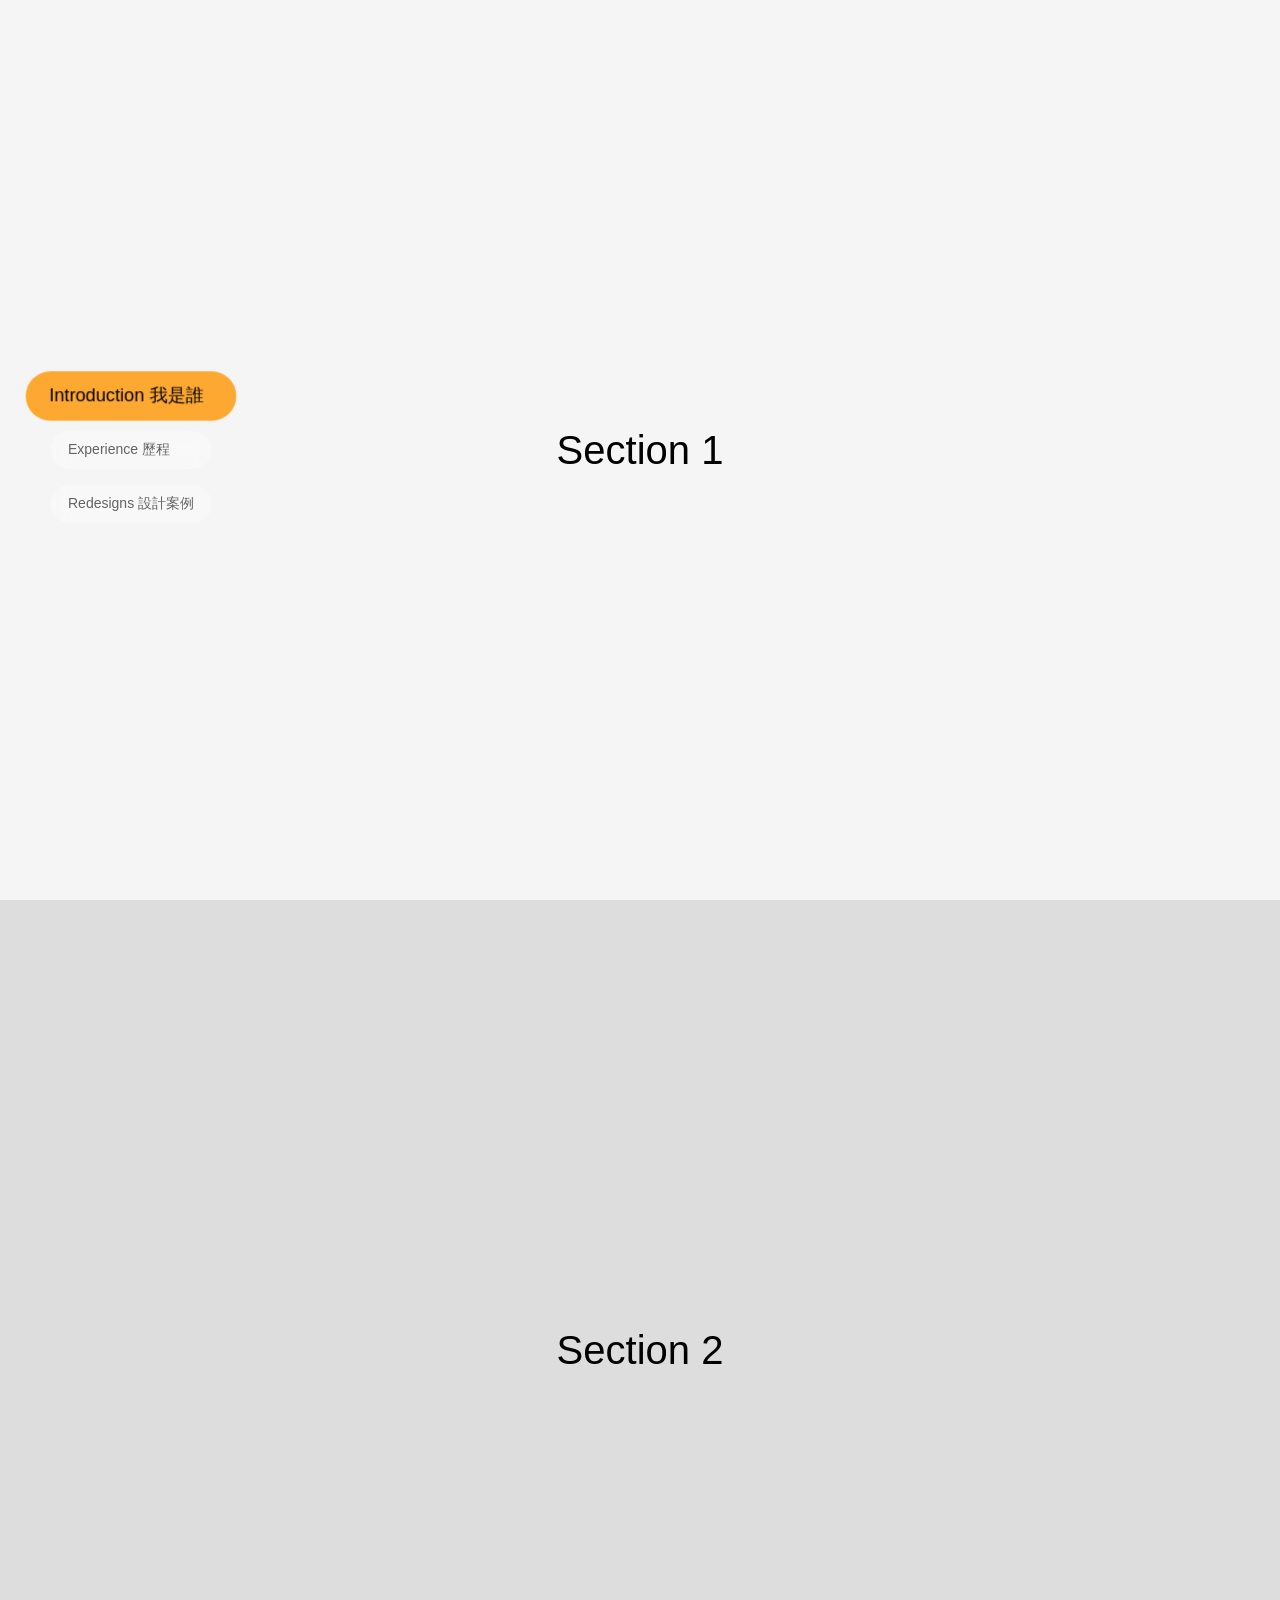
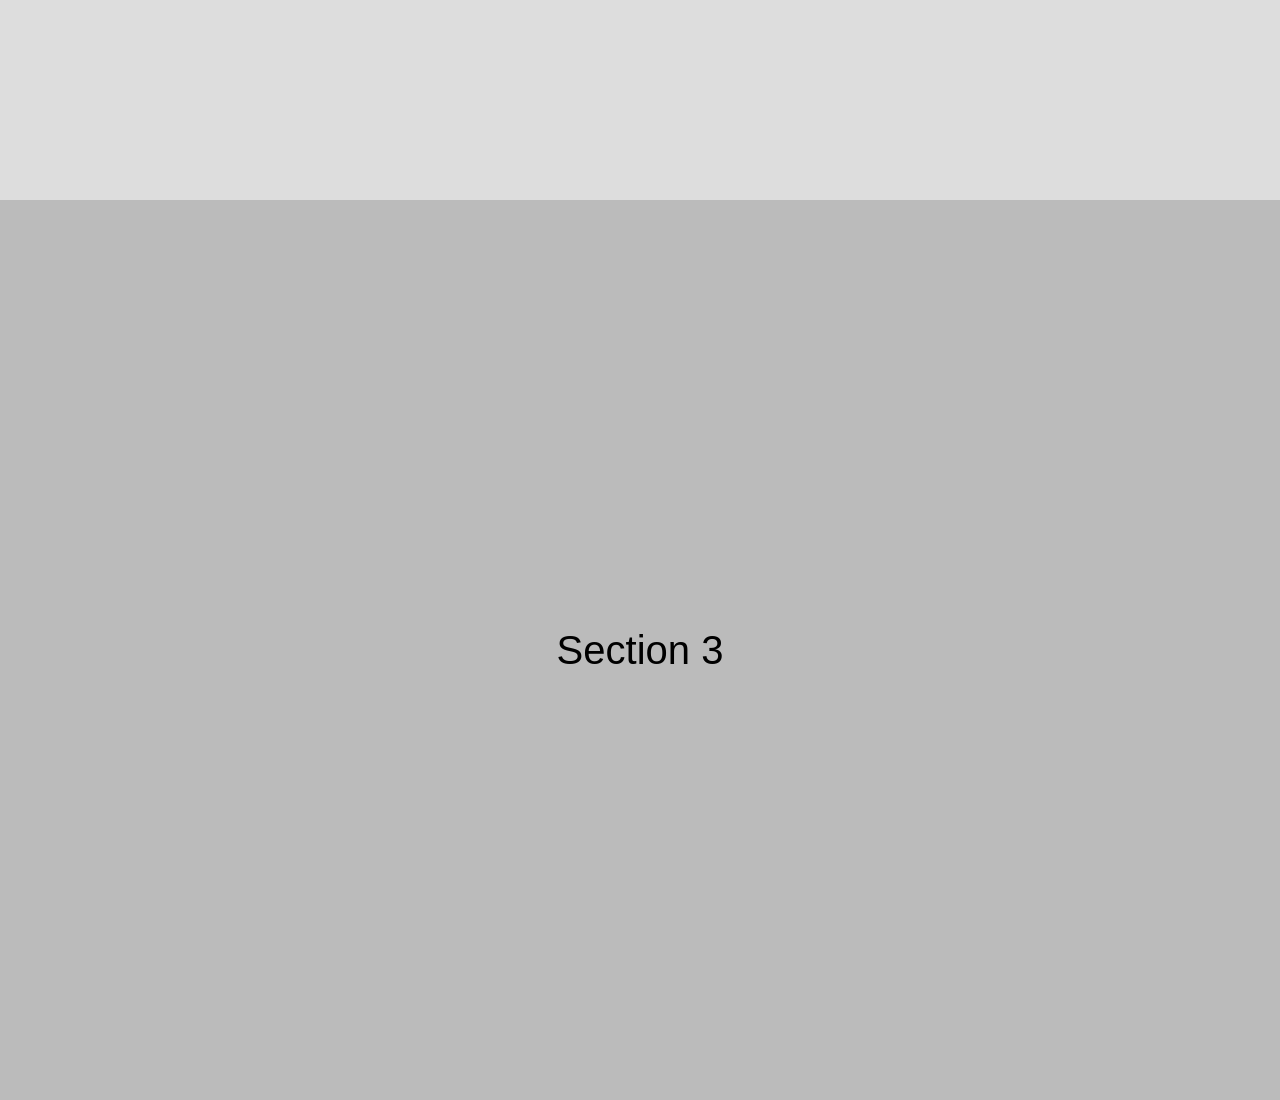
==== index.html @ e1b4e20f "init website" ====
<!DOCTYPE html>
<html lang="zh-Hant">
    
<head>
  <meta charset="UTF-8">
  <meta name="viewport" content="width=device-width, initial-scale=1.0">
  <title>Jasmine's Portfolio</title>
  <link rel="stylesheet" href="style.css">
</head>

<body>
  <!-- 左側固定導航 -->
  <nav class="side-nav">
    <a href="#section1" class="nav-item active">
      <span>Introduction 我是誰</span>
    </a>
    <a href="#section2" class="nav-item">
      <span>Experience 歷程</span>
    </a>
    <a href="#section3" class="nav-item">
      <span>Redesigns 設計案例</span>
    </a>
  </nav>

  <!-- 內容區 -->
  <main>
    <section id="section1" class="section">Section 1</section>
    <section id="section2" class="section">Section 2</section>
    <section id="section3" class="section">Section 3</section>
  </main>

  <script src="script.js"></script>
</body>


</html>
---- style.css ----
body {
  margin: 0;
  font-family: sans-serif;
}

/* 左側導航 */
.side-nav {
  position: fixed;
  left: 50px;
  top: 50%;
  transform: translateY(-50%);
  display: flex;
  flex-direction: column;
  gap: 16px;
}

/* 按鈕（可以之後換成星星） */
.nav-item {
  display: inline-flex;
  align-items: center;

  padding: 10px 18px;   /* 讓它變長條 */
  border-radius: 999px; /* 膠囊形 */

  background: rgba(255, 255, 255, 0.3); /* 半透明 */
  backdrop-filter: blur(10px); /* 毛玻璃（很加分） */

  color: #000;
  text-decoration: none;
  font-size: 14px;

  transition: all 0.3s ease;
}
.nav-item span {
  opacity: 0.6;
}

.nav-item.active span {
  opacity: 1;
}

/* hover */
.nav-item:hover {
  transform: scale(1.1);
  background: rgba(255, 255, 255, 0.2);
}

/* 當前區塊 */
.nav-item.active {
  transform: scale(1.3);
  background: rgba(255, 149, 0, 0.8);
}

/* 內容區塊 */
.section {
  height: 100vh;
  display: flex;
  align-items: center;
  justify-content: center;
  font-size: 40px;
}

#section1 { background: #f5f5f5; }
#section2 { background: #ddd; }
#section3 { background: #bbb; }


/* 手機版 */
@media (max-width: 768px) {
  .side-nav {
    left: 50%;
    bottom: 20px;
    top: auto;
    transform: translateX(-50%);
    flex-direction: row;
  }

  .nav-item {
    padding: 8px 12px;
    font-size: 12px;
  }
}
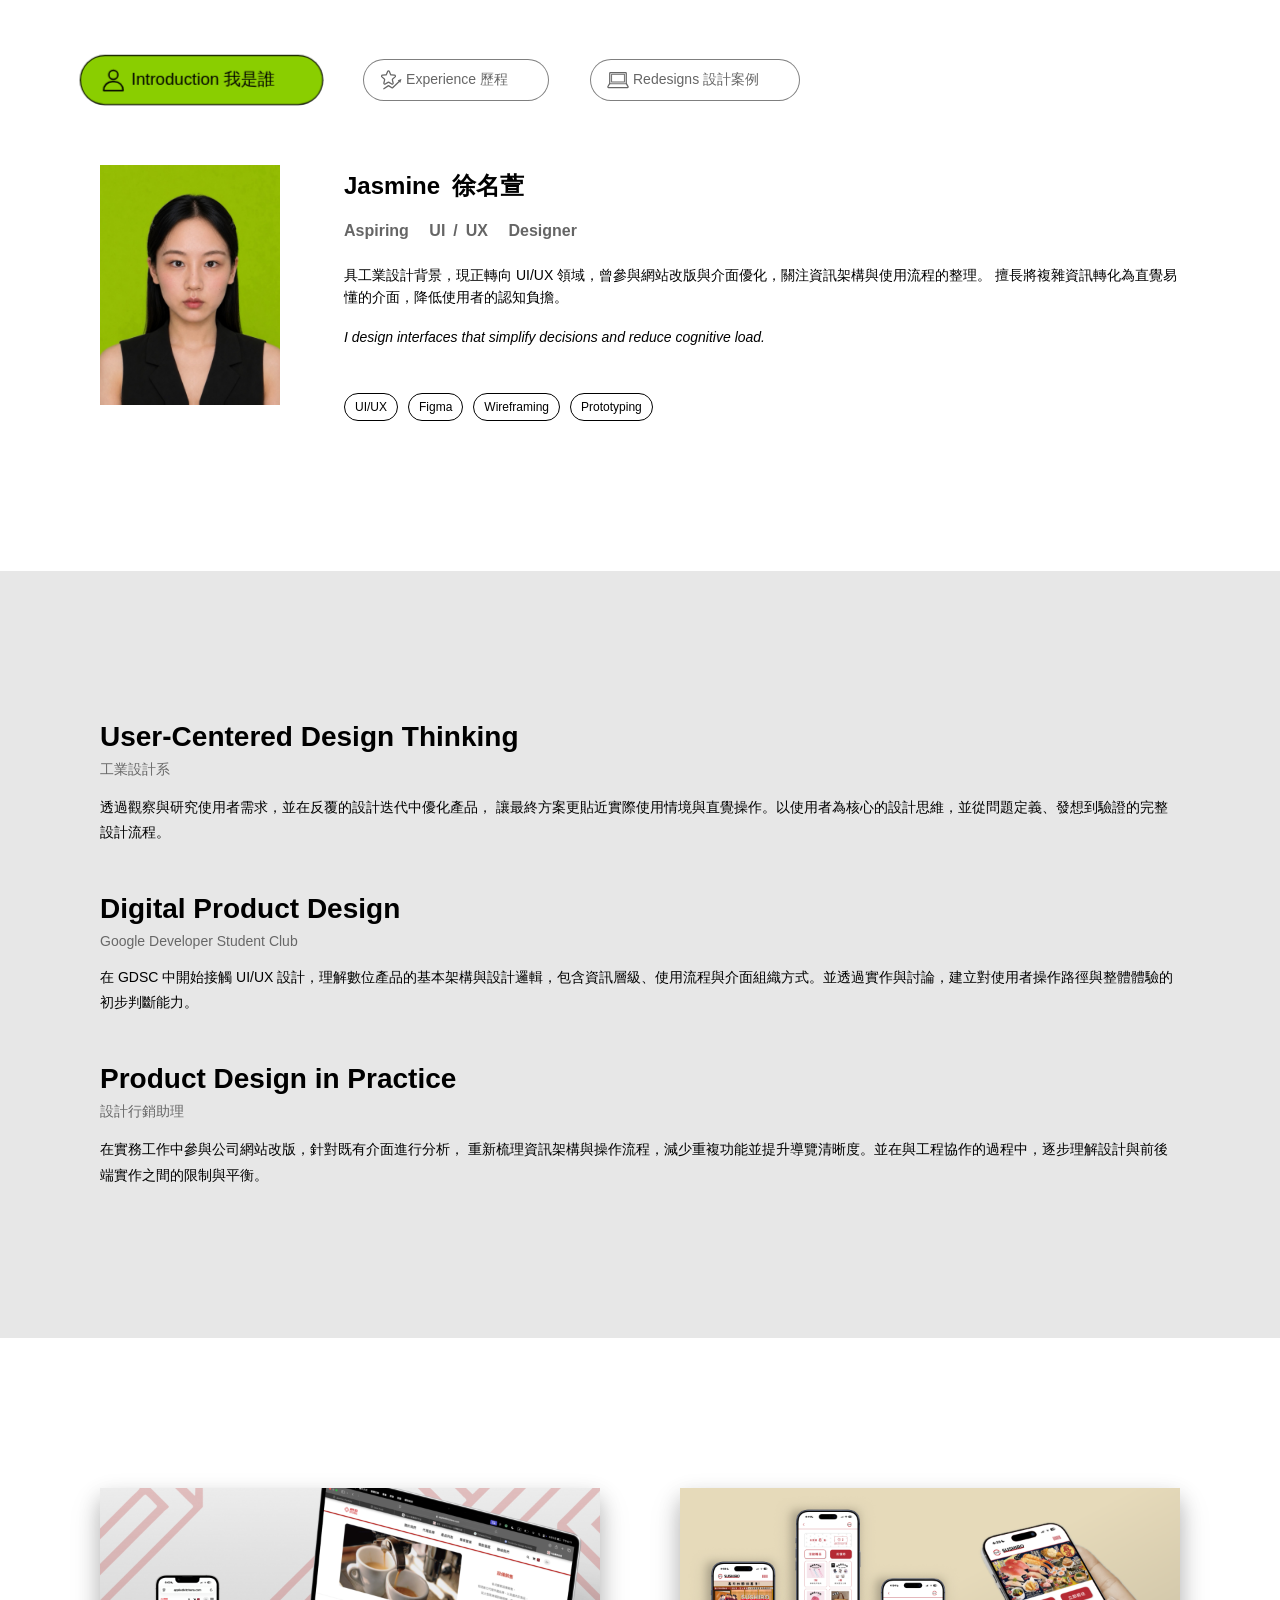
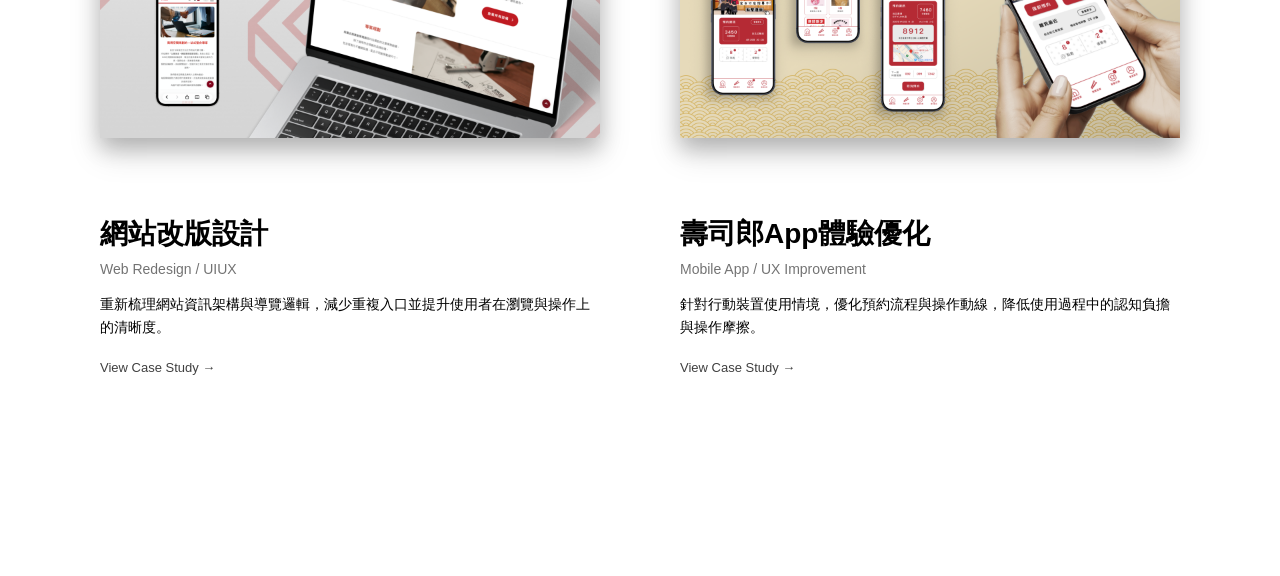
==== commit f13ecb5d: "Add portfolio case pages" ====
--- a/index.html
+++ b/index.html
@@ -11,25 +11,152 @@
 <body>
   <!-- 左側固定導航 -->
   <nav class="side-nav">
-    <a href="#section1" class="nav-item active">
-      <span>Introduction 我是誰</span>
+    <a href="#section1" class="nav-item">
+      <span class="btn-icon">
+        <img src="images/intro.svg" alt="">
+      </span>
+      <span class="text">Introduction 我是誰&emsp;&emsp;</span>
     </a>
     <a href="#section2" class="nav-item">
-      <span>Experience 歷程</span>
+      <span class="btn-icon">
+        <img src="images/exp.svg" alt="">
+      </span>
+      <span class="text">Experience 歷程&emsp;&emsp;</span>
     </a>
     <a href="#section3" class="nav-item">
-      <span>Redesigns 設計案例</span>
+      <span class="btn-icon">
+        <img src="images/case.svg" alt="">
+      </span>
+      <span class="text">Redesigns 設計案例&emsp;&emsp;</span>
     </a>
   </nav>
 
   <!-- 內容區 -->
   <main>
-    <section id="section1" class="section">Section 1</section>
-    <section id="section2" class="section">Section 2</section>
-    <section id="section3" class="section">Section 3</section>
+    <section id="section1" class="section intro">
+
+      <div class="intro-container">
+
+      <!-- 中間profile pic -->
+      <div class="profile">
+        <img src="images/profile-pic.JPG" class="intro-photo">
+      </div>
+
+      <!-- 最右文字區 -->
+      <div class="intro-content">
+        <h1 class="intro-title">Jasmine&ensp;徐名萱</h1>
+        <h2 class="intro-subtitle">Aspiring &emsp;UI&ensp;/&ensp;UX &emsp;Designer</h2>
+        <p class="intro-text">
+          具工業設計背景，現正轉向 UI/UX 領域，曾參與網站改版與介面優化，關注資訊架構與使用流程的整理。
+          擅長將複雜資訊轉化為直覺易懂的介面，降低使用者的認知負擔。
+        </p>
+        <p class="intro-mantra">
+          I design interfaces that simplify decisions and reduce cognitive load.
+        </p>
+        <div class="intro-skills">
+          <span>UI/UX</span>
+          <span>Figma</span>
+          <span>Wireframing</span>
+          <span>Prototyping</span>
+        </div>
+      </div>
+
+    </div>
+
+    </section>
+
+    <section id="section2" class="section experience">
+      <div class="experience-container">
+
+        <div class="experience-item">
+          <h2 class="experience-title">User-Centered Design Thinking</h2>
+          <p class="experience-subtitle">工業設計系</p>
+          <p class="experience-text">透過觀察與研究使用者需求，並在反覆的設計迭代中優化產品，
+讓最終方案更貼近實際使用情境與直覺操作。以使用者為核心的設計思維，並從問題定義、發想到驗證的完整設計流程。</p>
+        </div>
+
+        <div class="experience-item">
+          <h2 class="experience-title">Digital Product Design</h2>
+          <p class="experience-subtitle">Google Developer Student Club</p>
+          <p class="experience-text">在 GDSC 中開始接觸 UI/UX 設計，理解數位產品的基本架構與設計邏輯，包含資訊層級、使用流程與介面組織方式。並透過實作與討論，建立對使用者操作路徑與整體體驗的初步判斷能力。</p>
+        </div>
+
+        <div class="experience-item">
+          <h2 class="experience-title">Product Design in Practice</h2>
+          <p class="experience-subtitle">設計行銷助理</p>
+          <p class="experience-text">在實務工作中參與公司網站改版，針對既有介面進行分析，
+重新梳理資訊架構與操作流程，減少重複功能並提升導覽清晰度。並在與工程協作的過程中，逐步理解設計與前後端實作之間的限制與平衡。</p>
+        </div>
+
+      </div>
+    </section>
+
+    <section id="section3" class="section redesigns">
+      <div class="redesigns-container">
+
+        <a href="case-website.html" class="project-card">
+          <img src="./images/website-cover.png" alt="ASG" class="project-cover">
+
+          <div class="project-info">
+            <h2 class="project-title">網站改版設計</h2>
+            <p class="project-subtitle">Web Redesign / UIUX</p>
+            <p class="project-text">重新梳理網站資訊架構與導覽邏輯，減少重複入口並提升使用者在瀏覽與操作上的清晰度。</p>
+            <span class="project-link">View Case Study →</span>
+          </div>
+        </a>
+
+        <a href="case-app.html" class="project-card">
+          <img src="./images/app-cover.png" alt="sushiro" class="project-cover">
+
+          <div class="project-info">
+            <h2 class="project-title">壽司郎App體驗優化</h2>
+            <p class="project-subtitle">Mobile App / UX Improvement</p>
+            <p class="project-text">針對行動裝置使用情境，優化預約流程與操作動線，降低使用過程中的認知負擔與操作摩擦。</p>
+            <span class="project-link">View Case Study →</span>
+          </div>
+        </a>
+
+      </div>
+    </section>
+
   </main>
 
   <script src="script.js"></script>
+
+  <script>
+  const navItems = document.querySelectorAll('.nav-item');
+
+  navItems.forEach(item => {
+    item.addEventListener('click', () => {
+      navItems.forEach(btn => btn.classList.remove('active'));
+      item.classList.add('active');
+    });
+  });
+
+  const sections = document.querySelectorAll('section[id]');
+
+  window.addEventListener('scroll', () => {
+    let currentId = '';
+
+    sections.forEach(section => {
+      const sectionTop = section.offsetTop;
+      const sectionHeight = section.offsetHeight;
+
+      if (window.scrollY >= sectionTop - sectionHeight / 3) {
+        currentId = section.getAttribute('id');
+      }
+    });
+
+    navItems.forEach(item => {
+      item.classList.remove('active');
+
+      if (item.getAttribute('href') === `#${currentId}`) {
+        item.classList.add('active');
+      }
+    });
+  });
+</script>
+
 </body>
 
 
--- a/style.css
+++ b/style.css
@@ -1,82 +1,387 @@
+* {
+  box-sizing: border-box;
+}
+
 body {
   margin: 0;
-  font-family: sans-serif;
-}
-
-/* 左側導航 */
+  font-family: Helvetica;
+}
+
+/* 按鈕 */
+
 .side-nav {
   position: fixed;
-  left: 50px;
-  top: 50%;
+  left: 80px;
+  top: 80px;
   transform: translateY(-50%);
   display: flex;
-  flex-direction: column;
-  gap: 16px;
-}
-
-/* 按鈕（可以之後換成星星） */
+  flex-direction: row;
+  gap: 40px;
+  z-index: 100; /* 🔥 比線高就好 */
+}
 .nav-item {
   display: inline-flex;
   align-items: center;
-
-  padding: 10px 18px;   /* 讓它變長條 */
-  border-radius: 999px; /* 膠囊形 */
-
-  background: rgba(255, 255, 255, 0.3); /* 半透明 */
-  backdrop-filter: blur(10px); /* 毛玻璃（很加分） */
-
+  padding: 5px 12px; 
+  border-radius: 999px; 
+  background: rgba(255, 255, 255, 0.1); 
+  backdrop-filter: blur(10px); /* 毛玻璃 */
+  border: 1px solid rgba(0, 0, 0, 0.5); 
   color: #000;
   text-decoration: none;
   font-size: 14px;
-
   transition: all 0.3s ease;
 }
 .nav-item span {
   opacity: 0.6;
 }
-
 .nav-item.active span {
   opacity: 1;
 }
-
-/* hover */
+.btn-icon img {
+  width: 30px; /* 控制 icon 大小 */
+  height: 30px; /* 固定比例 */
+  display: block; /* 避免底部多空隙 */
+}
 .nav-item:hover {
   transform: scale(1.1);
   background: rgba(255, 255, 255, 0.2);
 }
-
-/* 當前區塊 */
 .nav-item.active {
-  transform: scale(1.3);
-  background: rgba(255, 149, 0, 0.8);
-}
-
-/* 內容區塊 */
-.section {
-  height: 100vh;
+  transform: scale(1.2);
+  background: rgba(138, 206, 0);
+  border-color: rgba(0, 0, 0, 0.9);
+}
+
+#section1 { background: #ffffff; }
+#section2 { background: rgb(231, 231, 231); }
+#section3 { background: #ffffff; }
+
+
+
+/* 手機版按鈕 */
+
+@media (max-width: 768px) {
+
+  .side-nav { /* 按鈕外層容器 */
+    position: fixed; /* 固定在畫面上 */
+    top: 25px; /* 距離上方 */
+    left: 50%; /* 水平置中基準 */
+    transform: translateX(-50%); /* 真正置中 */
+    display: flex; /* 橫排 */
+    flex-direction: row; /* 水平排列 */
+    justify-content: center; /* 置中排列 */
+    gap: 10px;
+    width: calc(100% - 32px); /* 🔥 不超出 viewport */
+    max-width: 300px; /* 🔥 限制最大寬 */
+  }
+  .nav-item {
+    width: 44px; /* 🔥 固定寬 */
+    height: 44px; /* 🔥 固定高（=寬 才是正圓） */
+    padding: 0; /* 🔥 一定要0，不然變橢圓 */
+    border-radius: 50%; /* 🔥 正圓 */
+    overflow: hidden; /* 🔥 把右邊文字切掉 */
+    display: flex;
+    justify-content: flex-start; /* 🔥 靠左 */
+    flex-shrink: 0; /* 🔥 不被壓扁 */
+    gap: 20px;
+  }
+  .nav-icon {
+    width: 18px; /* icon 寬度 */
+    height: 18px; /* icon 高度 */
+    display: block;
+  }
+  .nav-item.active {
+    width: auto; /* 展開成膠囊 */
+    padding: 0 10px; /* 展開後左右留白 */
+    border-radius: 999px; /* 展開後膠囊圓角 */
+    gap: 8px; /* icon 和文字距離 */
+  }
+  .nav-item:not(.active) img {
+    transform: translateX(6.5px) translateY(0px) !important;
+  }
+}
+  /* 第一顆 active：拉開它和第二顆 */
+  .nav-item:nth-child(1).active {
+    margin-left: 20px;
+  }
+  .nav-item:nth-child(1).active + .nav-item {
+    margin-left: 20px;
+    margin-right: 1px;
+  }
+  /* 第二顆 active：左右都拉開 */
+  .nav-item:nth-child(2).active {
+    margin-left: 20px;
+    margin-right: 20px;
+  }
+  /* 第三顆 active：拉開第二顆和第三顆 */
+  .nav-item:nth-child(2):has(+ .nav-item:nth-child(3).active) {
+    margin-right: 20px;
+  }
+  .nav-item:nth-child(3).active {
+    margin-right: 20px;
+}
+
+
+
+/* ===== Section 1 ===== */
+
+.intro {
+  display: flex; /* 讓裡面可以置中 */
+  justify-content: center; /* 水平置中整個 container */
+  padding: 150px 80px 150px; /* 上下100 左右20 */
+}
+.intro-container {
+  width: 100%;
+  max-width: 1200px; /* 最大寬 */
+  margin: 0 auto; /* 🔥 左右永遠一樣 */
+  padding: 0 20px; /* 🔥 小螢幕左右留白 */
   display: flex;
   align-items: center;
-  justify-content: center;
-  font-size: 40px;
-}
-
-#section1 { background: #f5f5f5; }
-#section2 { background: #ddd; }
-#section3 { background: #bbb; }
-
-
-/* 手機版 */
+  gap: clamp(24px, 5vw, 64px);
+}
+.intro-content {
+  flex: 1; /* 吃剩餘空間 */
+  min-width: 0; /* 防止爆版 */
+  text-align: left;
+}
+
+.intro::after {
+  content: "";
+  position: fixed; /* 🔥 讓它固定在畫面 */
+  left: 0;
+  top: 0px; /* ← 你按鈕那條的高度自己調 */
+  width: 100%;
+  height: 200px; /* 橫條高度 */
+  z-index: 50;
+  pointer-events: none; /* 不擋點擊 */
+  -webkit-backdrop-filter: blur(100px);
+  /* 🔥 關鍵：往下漸層消失 */
+  mask-image: linear-gradient(
+    to bottom,
+    rgba(0,0,0,1) 0%,
+    rgba(0,0,0,0.6) 60%,
+    rgba(0,0,0,0) 100%
+  );
+}
+
+/* 大標 */
+.intro-title {
+  font-size: 24px;
+  margin-bottom: 20px;
+}
+/* 照片 */
+.intro-photo {
+  width: 180px;
+  height: 240px;
+  object-fit: cover;
+  border-radius: 0%;
+  display: block;
+}
+/* 小標 */
+.intro-subtitle {
+  font-size: 16px;
+  opacity: 0.6;
+  margin-bottom: 24px;
+}
+/* 內文 */
+.intro-text {
+  font-size: 14px;
+  line-height: 1.6;
+  margin-bottom: 20px;
+}
+/* mantra */
+.intro-mantra {
+  font-size: 14px;
+  font-style: italic;
+  margin-bottom: 48px;
+}
+/* 技能 */
+.intro-skills {
+  display: flex;
+  gap: 10px;
+  flex-wrap: wrap;
+  justify-content: flex-start;
+}
+.intro-skills span {
+  font-size: 12px;
+  padding: 6px 10px;
+  border: 1px solid #000;
+  border-radius: 999px;
+}
+
+
+
+/* ===== Section 2 ===== */
+
+.experience {
+  padding-top: 150px;   /* 上固定 */
+  padding-bottom: 150px; /* 下固定 */
+  padding-left: 100px;   /* 左固定最小 */
+  padding-right: 100px;  /* 右固定最小 */
+  display: flex;
+  justify-content: flex-start; /* 🔥 整塊置中 */
+}
+.experience-container {
+  width: 100%;
+  max-width: 1200px; /* 跟 intro 對齊 */
+  margin: 0 auto; /* 🔥 左右等比例 */
+  display: flex;
+  flex-direction: column;
+  align-items: flex-start; /* 🔥 靠左（不要 flex-end） */
+  gap: 48px;
+  text-align: left;
+}
+.experience-title {
+  font-size: 28px;
+  margin: 0 0 8px;
+}
+.experience-subtitle {
+  font-size: 14px;
+  opacity: 0.55;
+  margin: 0 0 16px;
+}
+.experience-text {
+  font-size: 14px;
+  line-height: 1.8;
+  margin: 0;
+}
+
+
+
+/* ===== Section 3 ===== */
+
+.redesigns {
+  padding-top: 150px; 
+  padding-bottom: 200px; 
+  padding-left: 100px; 
+  padding-right: 100px; 
+  display: flex;
+  justify-content: center; /* 🔥 真的置中 */
+  align-items: center;
+}
+.redesigns-container {
+  width: 100%;
+  max-width: 1200px;
+  margin: 0 auto; /* 🔥 左右置中關鍵 */
+  display: flex;
+  gap: 80px;
+}
+.project-card {
+  width: 100%;
+  display: flex;
+  flex-direction: column;
+  align-items: center;
+  gap: clamp(40px, 6vw, 96px);
+  color: #000;
+  text-decoration: none;
+}
+.project-cover {
+  flex: 0 1 58%;
+  min-width: 0;
+  width: 100%;
+  height: auto;
+  object-fit: contain;
+  display: block;
+  transition: all 0.3s ease;
+  box-shadow: 
+    0 15px 30px rgba(0, 0, 0, 0.15),
+    0 10px 20px rgba(0, 0, 0, 0.2);
+}
+.project-cover:hover {
+  transform: translateY(-6px);
+  box-shadow: 
+    0 15px 30px rgba(0, 0, 0, 0.1),
+    0 10px 20px rgba(0, 0, 0, 0.15);
+}
+.project-info {
+  flex: 0 1 42%;
+  min-width: 0;
+  text-align: left;
+}
+
+/* 文字 */
+.project-title {
+  font-size: 28px;
+  margin: 0 0 8px;
+}
+.project-subtitle {
+  font-size: 14px;
+  opacity: 0.55;
+  margin: 0 0 16px;
+}
+.project-text {
+  font-size: 14px;
+  line-height: 1.7;
+  margin: 0 0 18px;
+}
+.project-link {
+  font-size: 13px;
+  opacity: 0.75;
+}
+.project-card:hover .project-cover {
+  transform: scale(1.02);
+}
+.project-cover {
+  transition: transform 0.3s ease;
+}
+.project-link {
+  position: relative;
+  display: inline-block;
+}
+
+/* 底線 */
+.project-link::after {
+  content: "";
+  position: absolute;
+  left: 0;
+  bottom: -3px;
+  width: 0;
+  height: 1.5px;
+  background: #000;
+  transition: width 0.3s ease;
+}
+/* hover 動畫 */
+.project-link:hover::after {
+  width: 100%;
+}
+
+
+
+
+
+
+
+/* ===== 手機版內容 ===== */
+
 @media (max-width: 768px) {
-  .side-nav {
-    left: 50%;
-    bottom: 20px;
-    top: auto;
-    transform: translateX(-50%);
-    flex-direction: row;
-  }
-
-  .nav-item {
-    padding: 8px 12px;
-    font-size: 12px;
-  }
-}+
+  .intro {
+    padding: 120px 20px 80px;
+  }
+  .intro-container {
+    flex-direction: column;
+    align-items: flex-start;
+  }
+  .intro-skills {
+    justify-content: left;
+  }
+
+  .experience {
+    padding: 80px 40px 80px ;
+  }
+
+  .redesigns {
+      padding: 80px 40px 180px ;
+    }
+  .redesigns-container {
+    flex-direction: column;
+    gap: 70px;
+  }
+  .project-card {
+    width: 100%;
+    gap: 50px;
+  }
+
+}
+
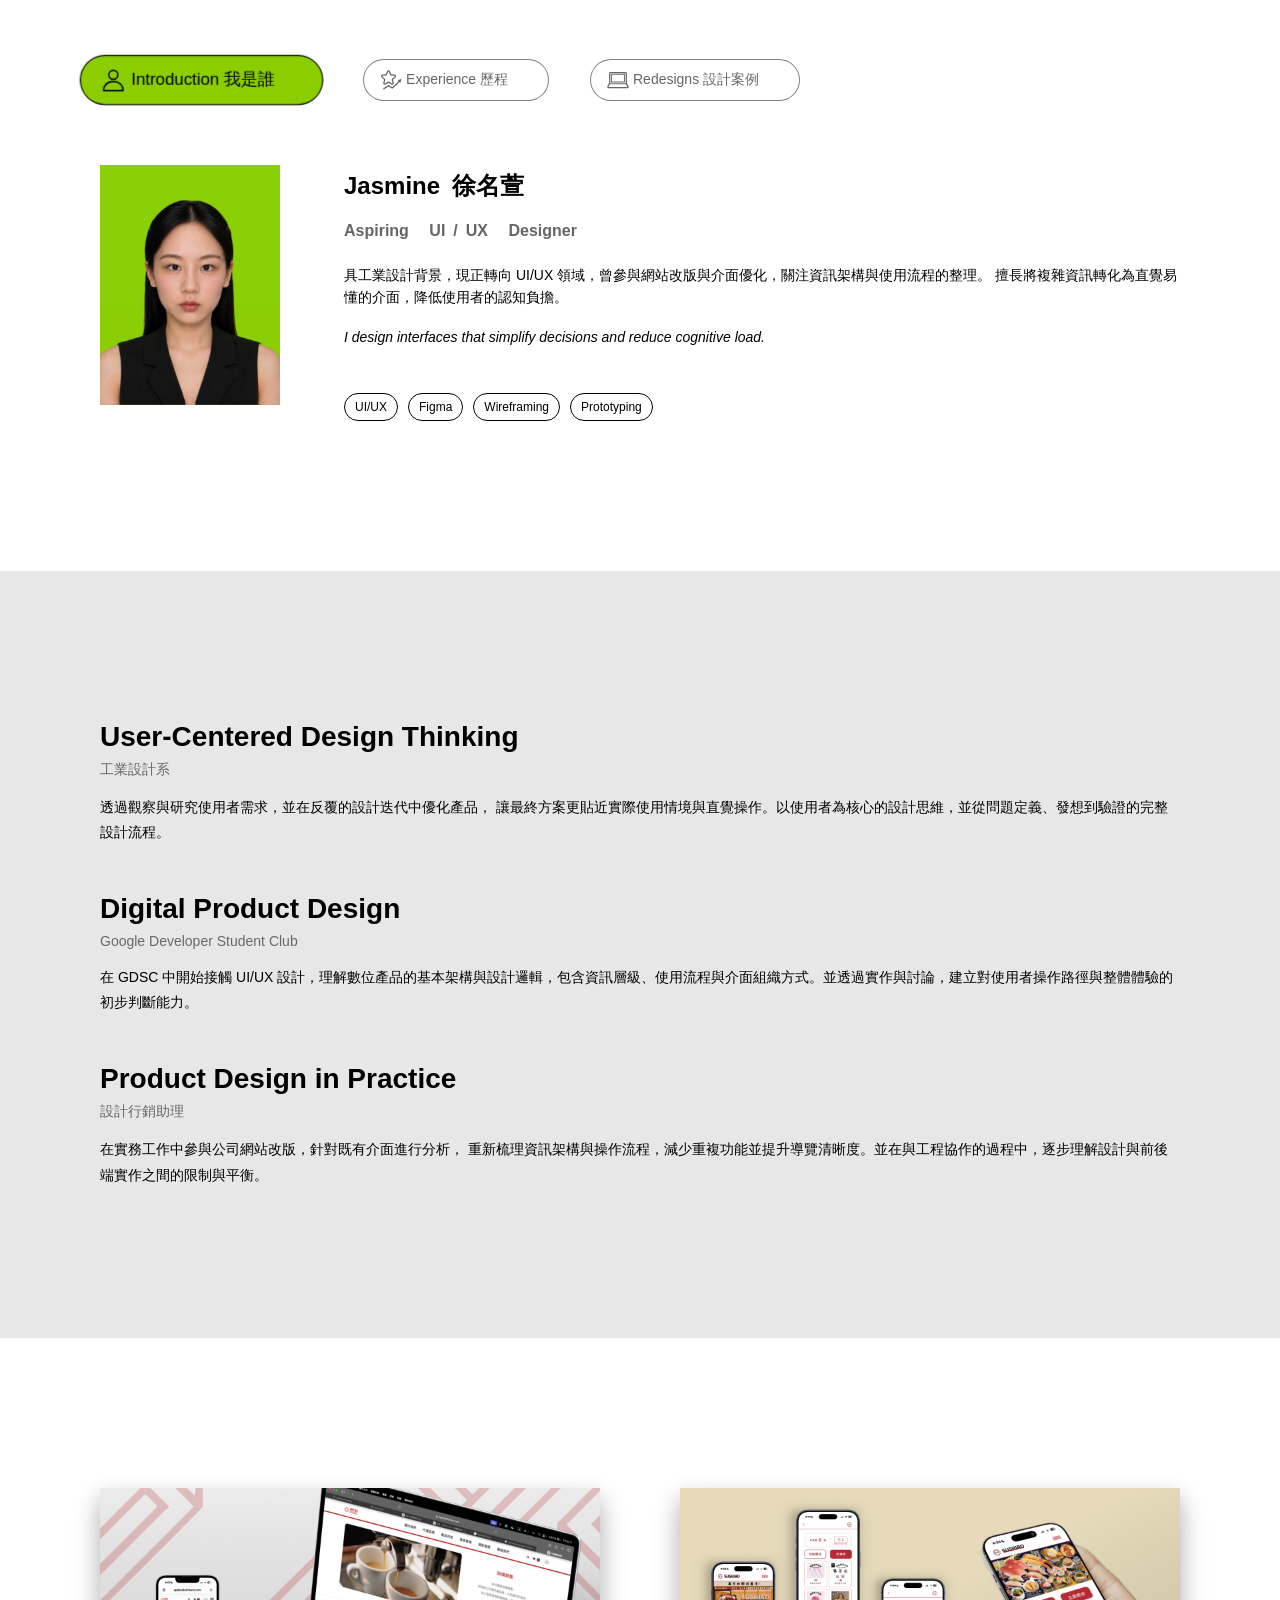
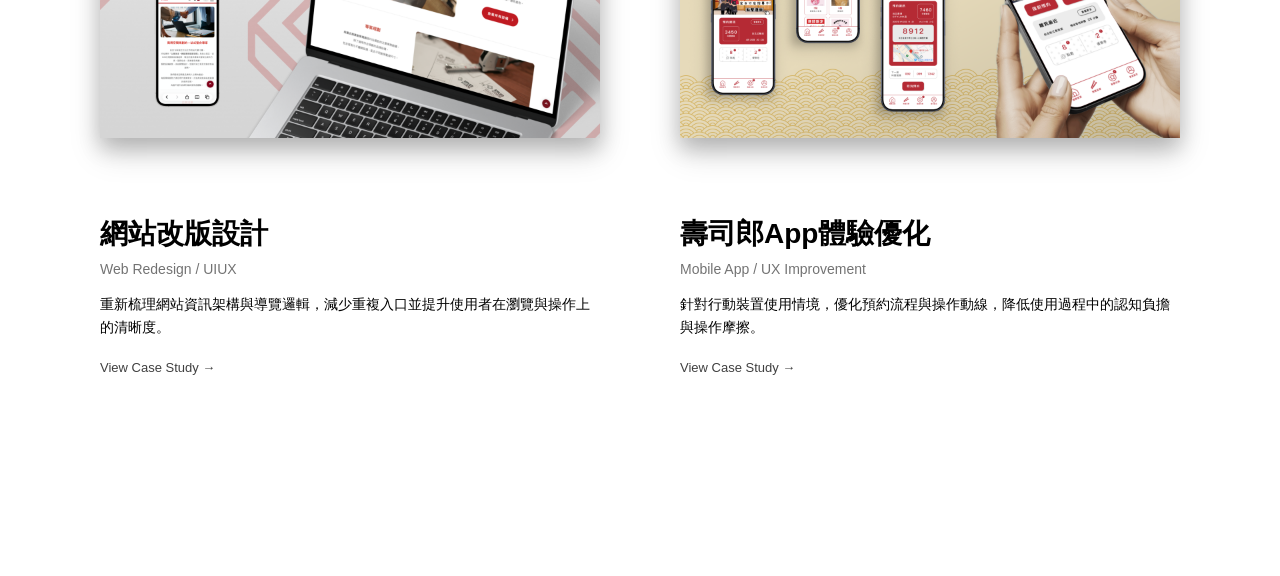
==== commit 5cda7836: "update" ====
--- a/index.html
+++ b/index.html
@@ -39,7 +39,7 @@
 
       <!-- 中間profile pic -->
       <div class="profile">
-        <img src="images/profile-pic.JPG" class="intro-photo">
+        <img src="images/profile.jpg" class="intro-photo">
       </div>
 
       <!-- 最右文字區 -->
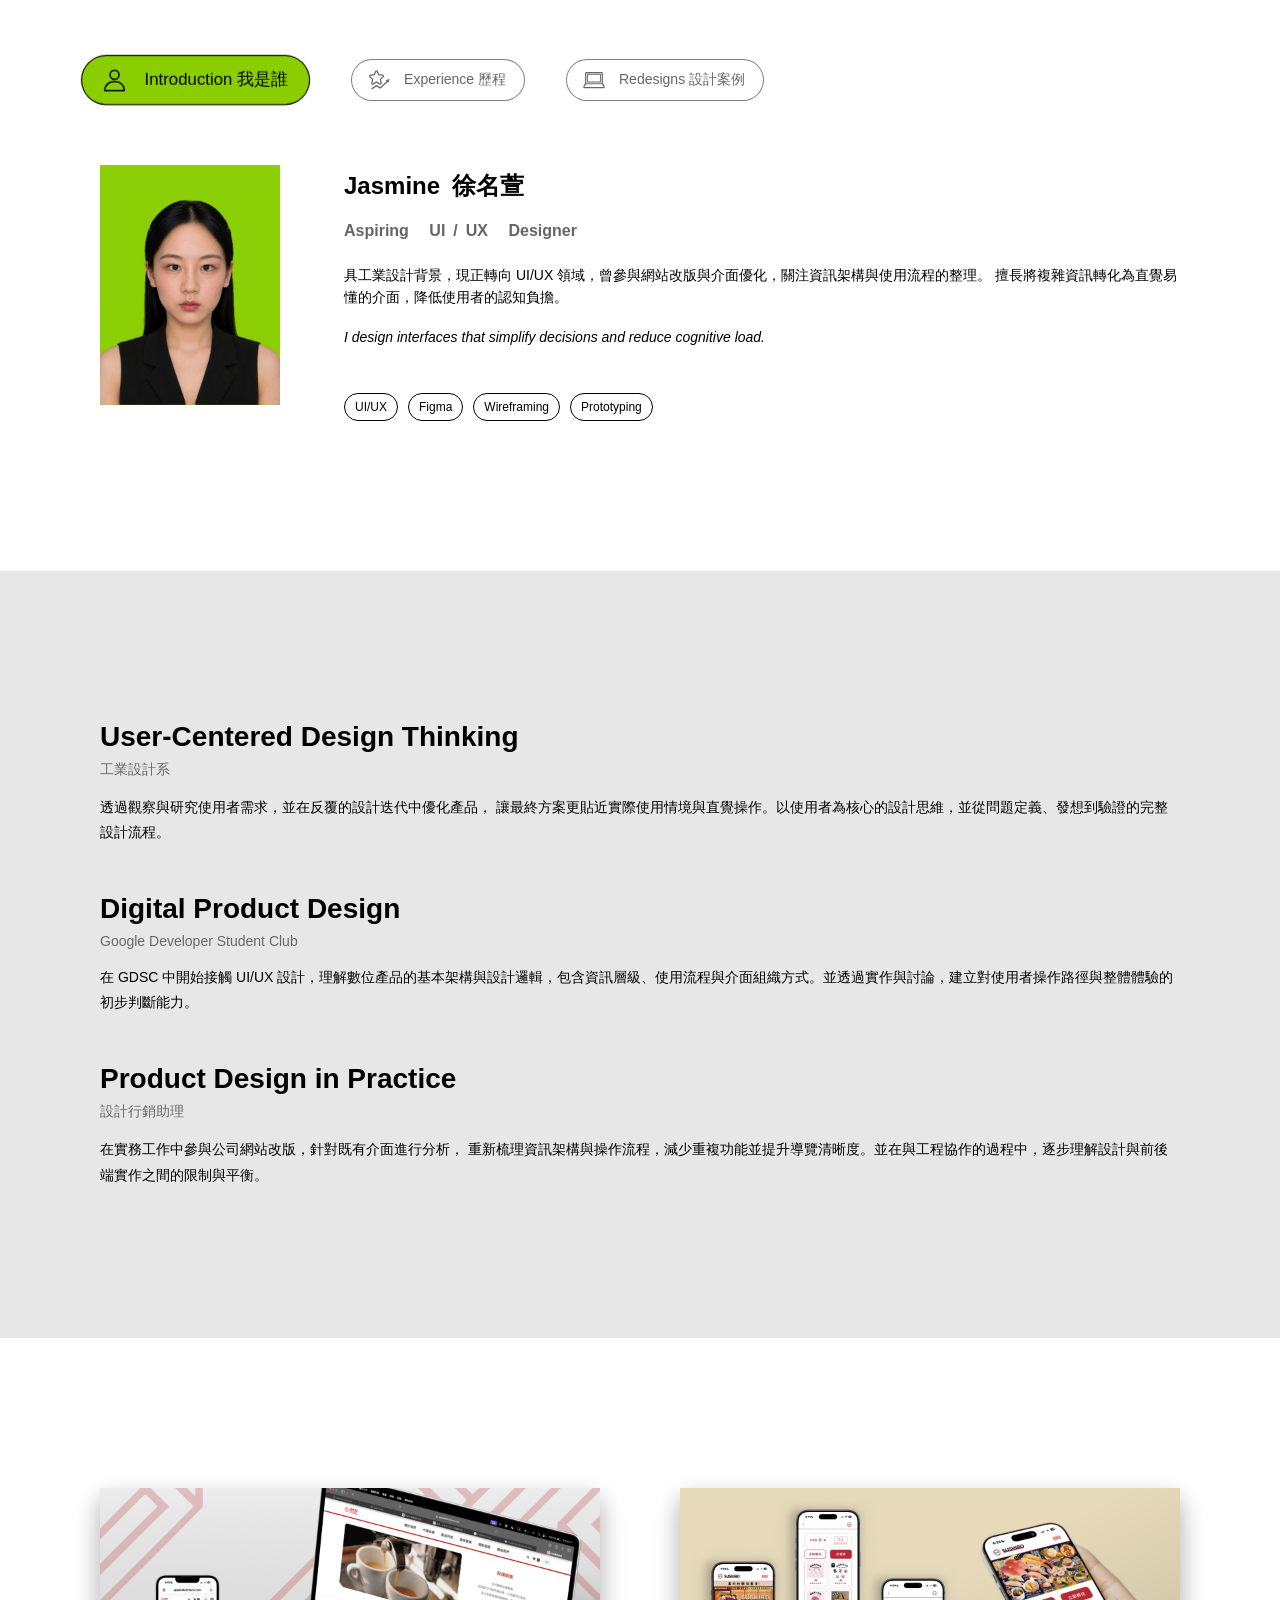
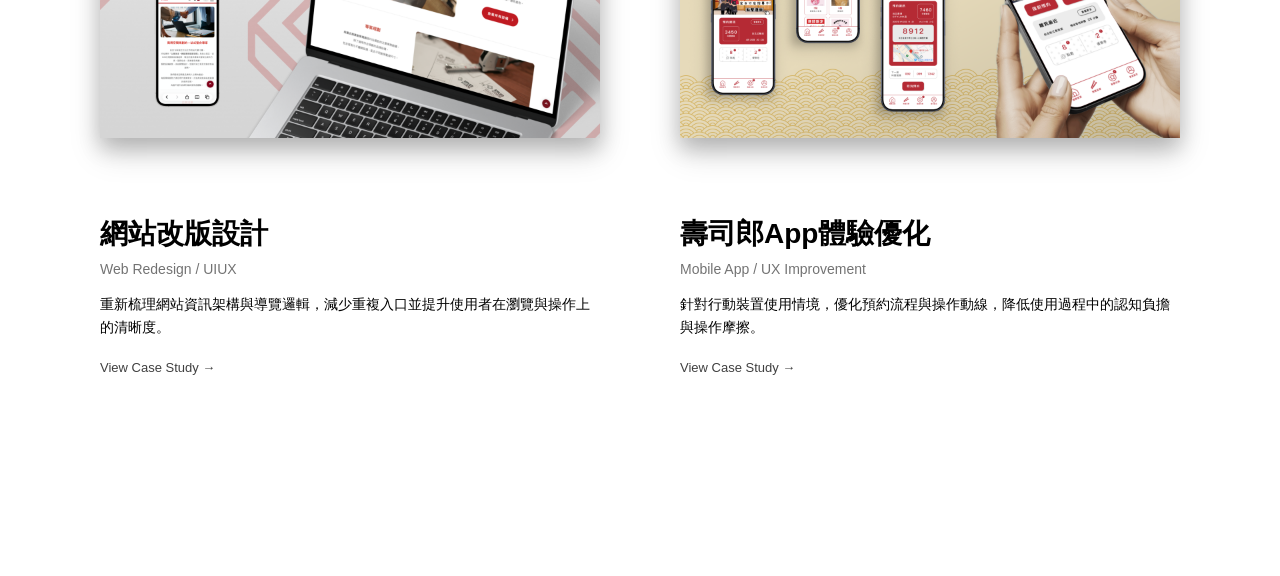
==== commit 0b8f906a: "“update”" ====
--- a/index.html
+++ b/index.html
@@ -9,25 +9,25 @@
 </head>
 
 <body>
-  <!-- 左側固定導航 -->
+  <!-- 上方固定導航 -->
   <nav class="side-nav">
     <a href="#section1" class="nav-item">
       <span class="btn-icon">
         <img src="images/intro.svg" alt="">
       </span>
-      <span class="text">Introduction 我是誰&emsp;&emsp;</span>
+      <span class="text">Introduction 我是誰</span>
     </a>
     <a href="#section2" class="nav-item">
       <span class="btn-icon">
         <img src="images/exp.svg" alt="">
       </span>
-      <span class="text">Experience 歷程&emsp;&emsp;</span>
+      <span class="text">Experience 歷程</span>
     </a>
     <a href="#section3" class="nav-item">
       <span class="btn-icon">
         <img src="images/case.svg" alt="">
       </span>
-      <span class="text">Redesigns 設計案例&emsp;&emsp;</span>
+      <span class="text">Redesigns 設計案例</span>
     </a>
   </nav>
 
--- a/style.css
+++ b/style.css
@@ -22,7 +22,8 @@
 .nav-item {
   display: inline-flex;
   align-items: center;
-  padding: 5px 12px; 
+  padding: 5px 18px 5px 12px; 
+  gap: 10px;
   border-radius: 999px; 
   background: rgba(255, 255, 255, 0.1); 
   backdrop-filter: blur(10px); /* 毛玻璃 */
@@ -93,7 +94,7 @@
   }
   .nav-item.active {
     width: auto; /* 展開成膠囊 */
-    padding: 0 10px; /* 展開後左右留白 */
+    padding: 10px 18px 10px 12px; /* 展開後左右留白 */
     border-radius: 999px; /* 展開後膠囊圓角 */
     gap: 8px; /* icon 和文字距離 */
   }
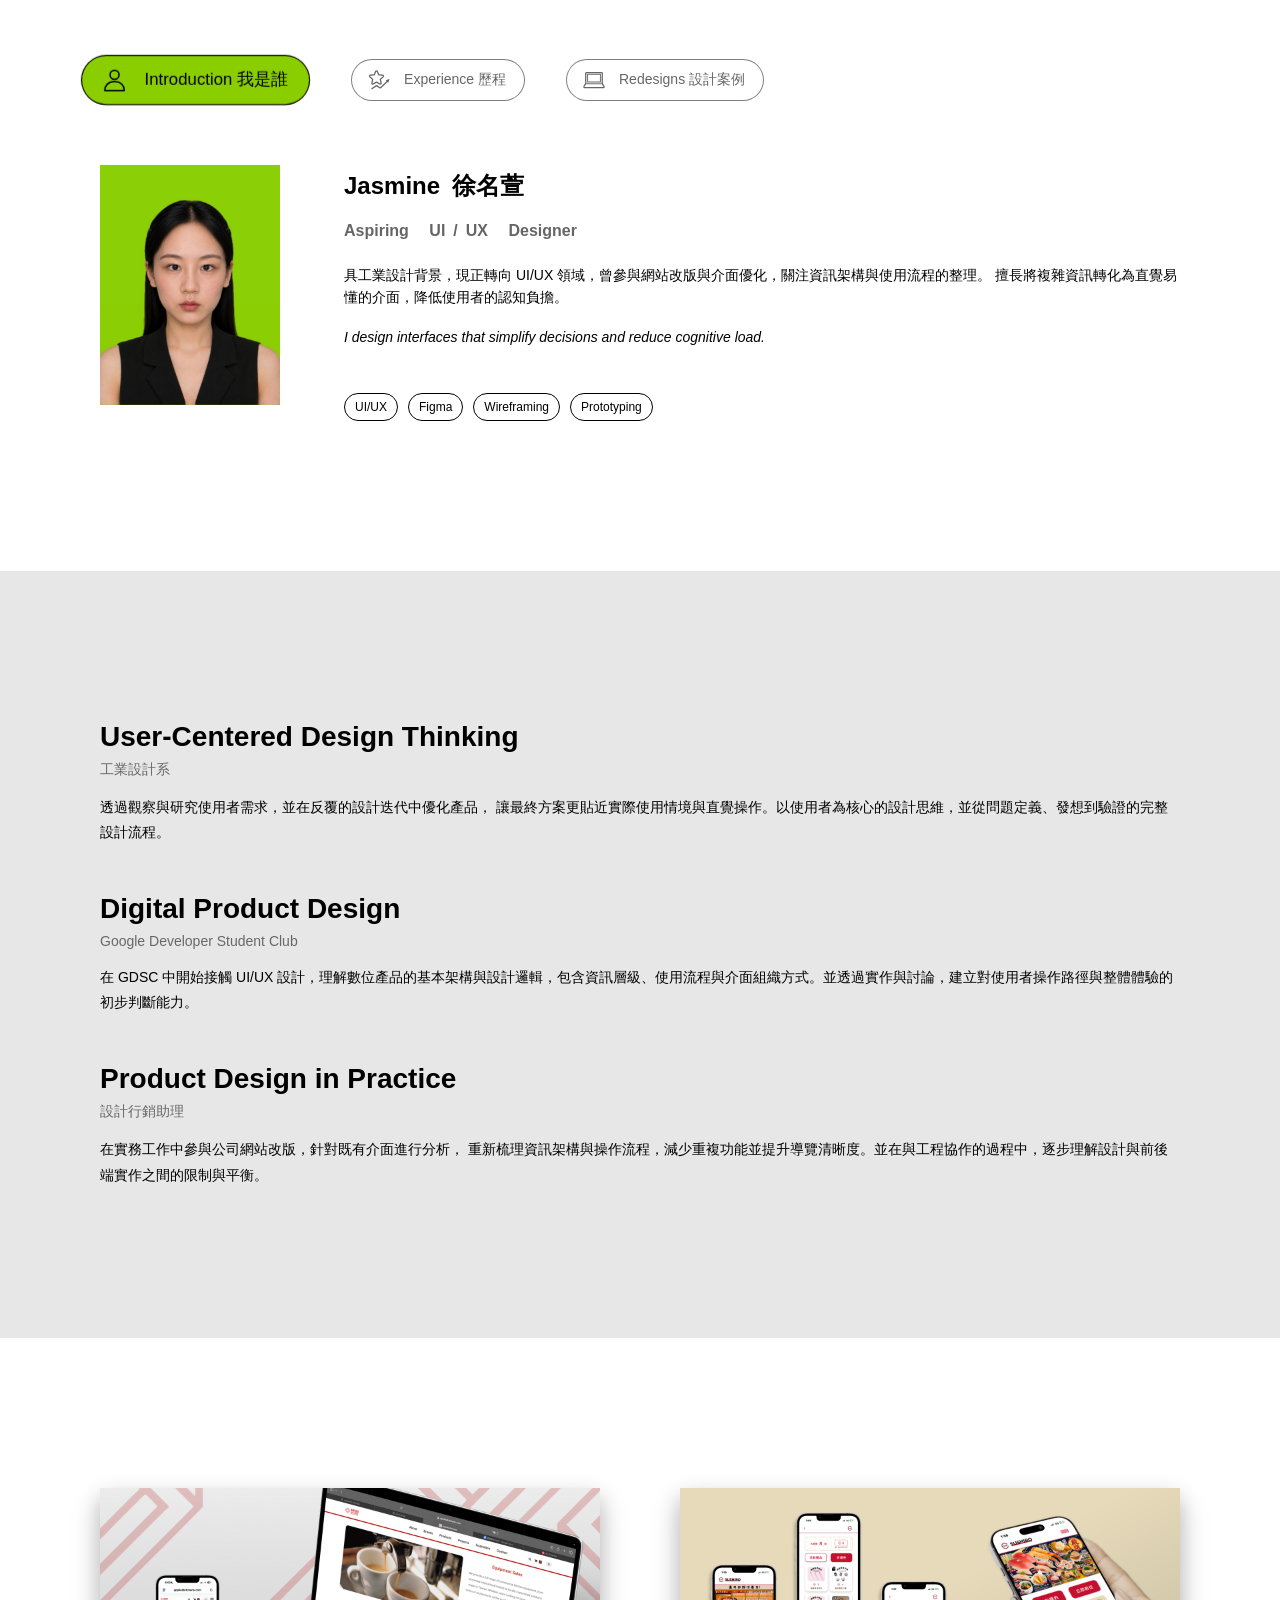
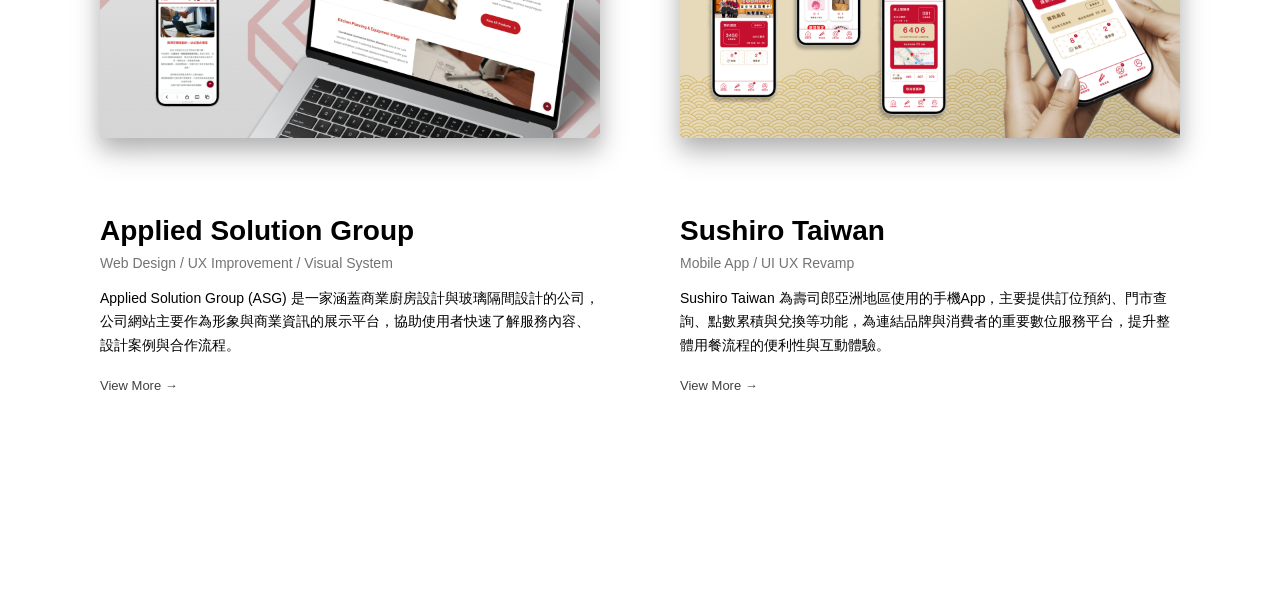
==== commit 41d8e25e: "“update”" ====
--- a/index.html
+++ b/index.html
@@ -98,10 +98,10 @@
           <img src="./images/website-cover.png" alt="ASG" class="project-cover">
 
           <div class="project-info">
-            <h2 class="project-title">網站改版設計</h2>
-            <p class="project-subtitle">Web Redesign / UIUX</p>
-            <p class="project-text">重新梳理網站資訊架構與導覽邏輯，減少重複入口並提升使用者在瀏覽與操作上的清晰度。</p>
-            <span class="project-link">View Case Study →</span>
+            <h2 class="project-title">Applied Solution Group</h2>
+            <p class="project-subtitle">Web Design / UX Improvement / Visual System</p>
+            <p class="project-text">Applied Solution Group (ASG) 是一家涵蓋商業廚房設計與玻璃隔間設計的公司，公司網站主要作為形象與商業資訊的展示平台，協助使用者快速了解服務內容、設計案例與合作流程。</p>
+            <span class="project-link">View More →</span>
           </div>
         </a>
 
@@ -109,10 +109,10 @@
           <img src="./images/app-cover.png" alt="sushiro" class="project-cover">
 
           <div class="project-info">
-            <h2 class="project-title">壽司郎App體驗優化</h2>
-            <p class="project-subtitle">Mobile App / UX Improvement</p>
-            <p class="project-text">針對行動裝置使用情境，優化預約流程與操作動線，降低使用過程中的認知負擔與操作摩擦。</p>
-            <span class="project-link">View Case Study →</span>
+            <h2 class="project-title">Sushiro Taiwan</h2>
+            <p class="project-subtitle">Mobile App / UI UX Revamp</p>
+            <p class="project-text">Sushiro Taiwan 為壽司郎亞洲地區使用的手機App，主要提供訂位預約、門市查詢、點數累積與兌換等功能，為連結品牌與消費者的重要數位服務平台，提升整體用餐流程的便利性與互動體驗。</p>
+            <span class="project-link">View More →</span>
           </div>
         </a>
 
--- a/style.css
+++ b/style.css
@@ -94,7 +94,7 @@
   }
   .nav-item.active {
     width: auto; /* 展開成膠囊 */
-    padding: 10px 18px 10px 12px; /* 展開後左右留白 */
+    padding: 10px 15px 10px 12px; /* 展開後左右留白 */
     border-radius: 999px; /* 展開後膠囊圓角 */
     gap: 8px; /* icon 和文字距離 */
   }
